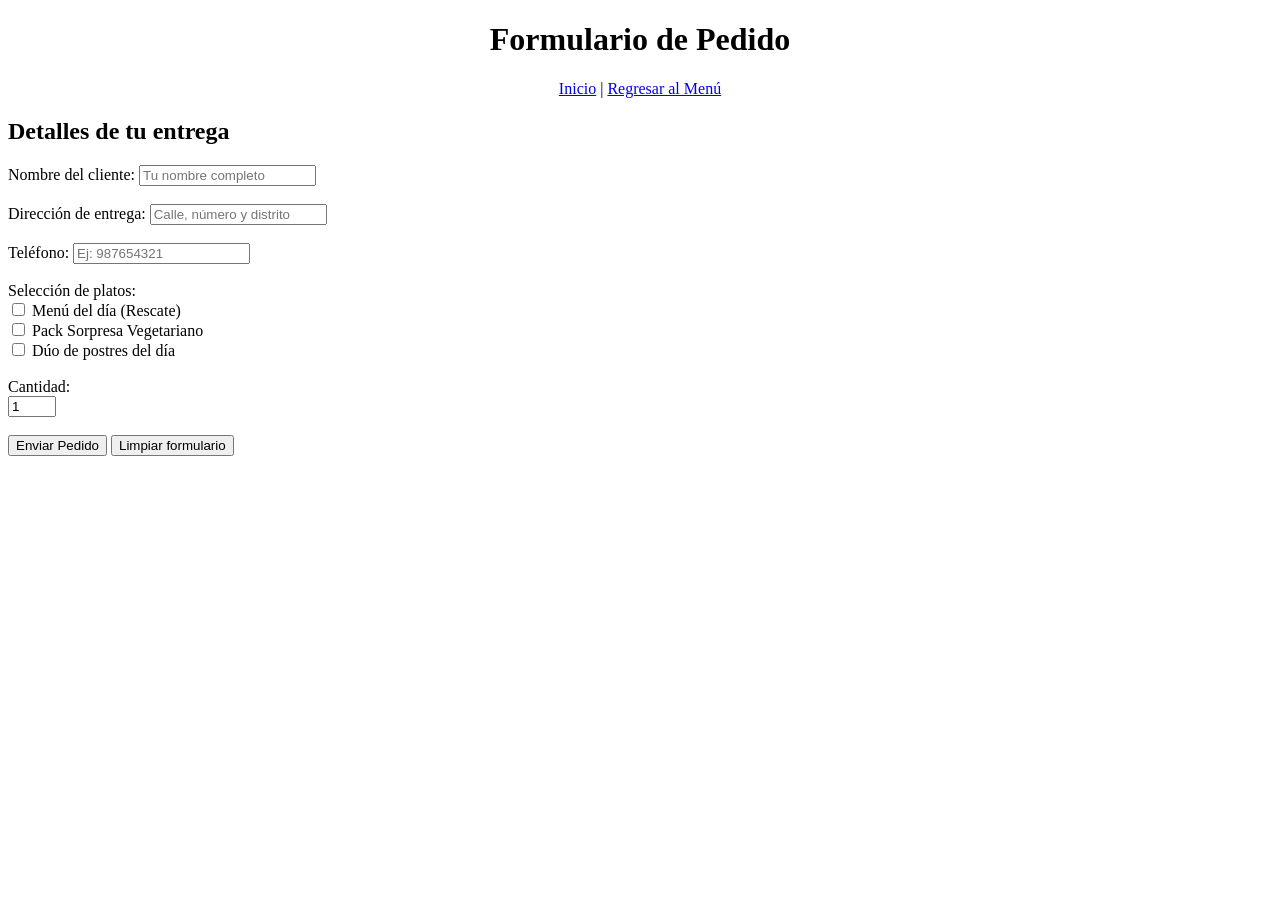
==== form_pedido.html @ a5e7d7a8 "Update form_pedido.html" ====
<!doctype html>
<html lans="es">

<head>
    <meta charset="UTF-8">
    <title>Carrito</title>
</head>

<body>
    <header style="text-align: center">
        <h1>Formulario de Pedido</h1>
        <nav>
            <a href="index.html">Inicio</a> |
            <a href="menu.html">Regresar al Menú</a>
        </nav>
    </header>
    <main>
        <section>
            <h2>Detalles de tu entrega</h2>
            
            <form action="pedidos.html" method="post">
                
                <label for="nombre">Nombre del cliente:</label>
                <input type="text" id="nombre" name="nombre" placeholder="Tu nombre completo" required><br><br>

                <label for="direccion">Dirección de entrega:</label>
                <input type="text" id="direccion" name="direccion" placeholder="Calle, número y distrito" required><br><br>

                <label for="telefono">Teléfono:</label>
                <input type="tel" id="telefono" name="telefono" placeholder="Ej: 987654321" required><br><br>

                <label>Selección de platos:</label><br>
                
                <input type="checkbox" id="plato1" name="platos" value="Menu del dia">
                <label for="plato1">Menú del día (Rescate)</label><br>
                
                <input type="checkbox" id="plato2" name="platos" value="Pack sorpresa">
                <label for="plato2">Pack Sorpresa Vegetariano</label><br>
                
                <input type="checkbox" id="plato3" name="platos" value="Postres">
                <label for="plato3">Dúo de postres del día</label><br><br>

                <label for="cantidad">Cantidad:</label><br>
                <input type="number" id="cantidad" name="cantidad" min="1" max="10" value="1" required><br><br>

                
                <button type="submit">Enviar Pedido</button>
                <button type="reset">Limpiar formulario</button>

            </form>
        </section>
    </main>
</body>

</html>
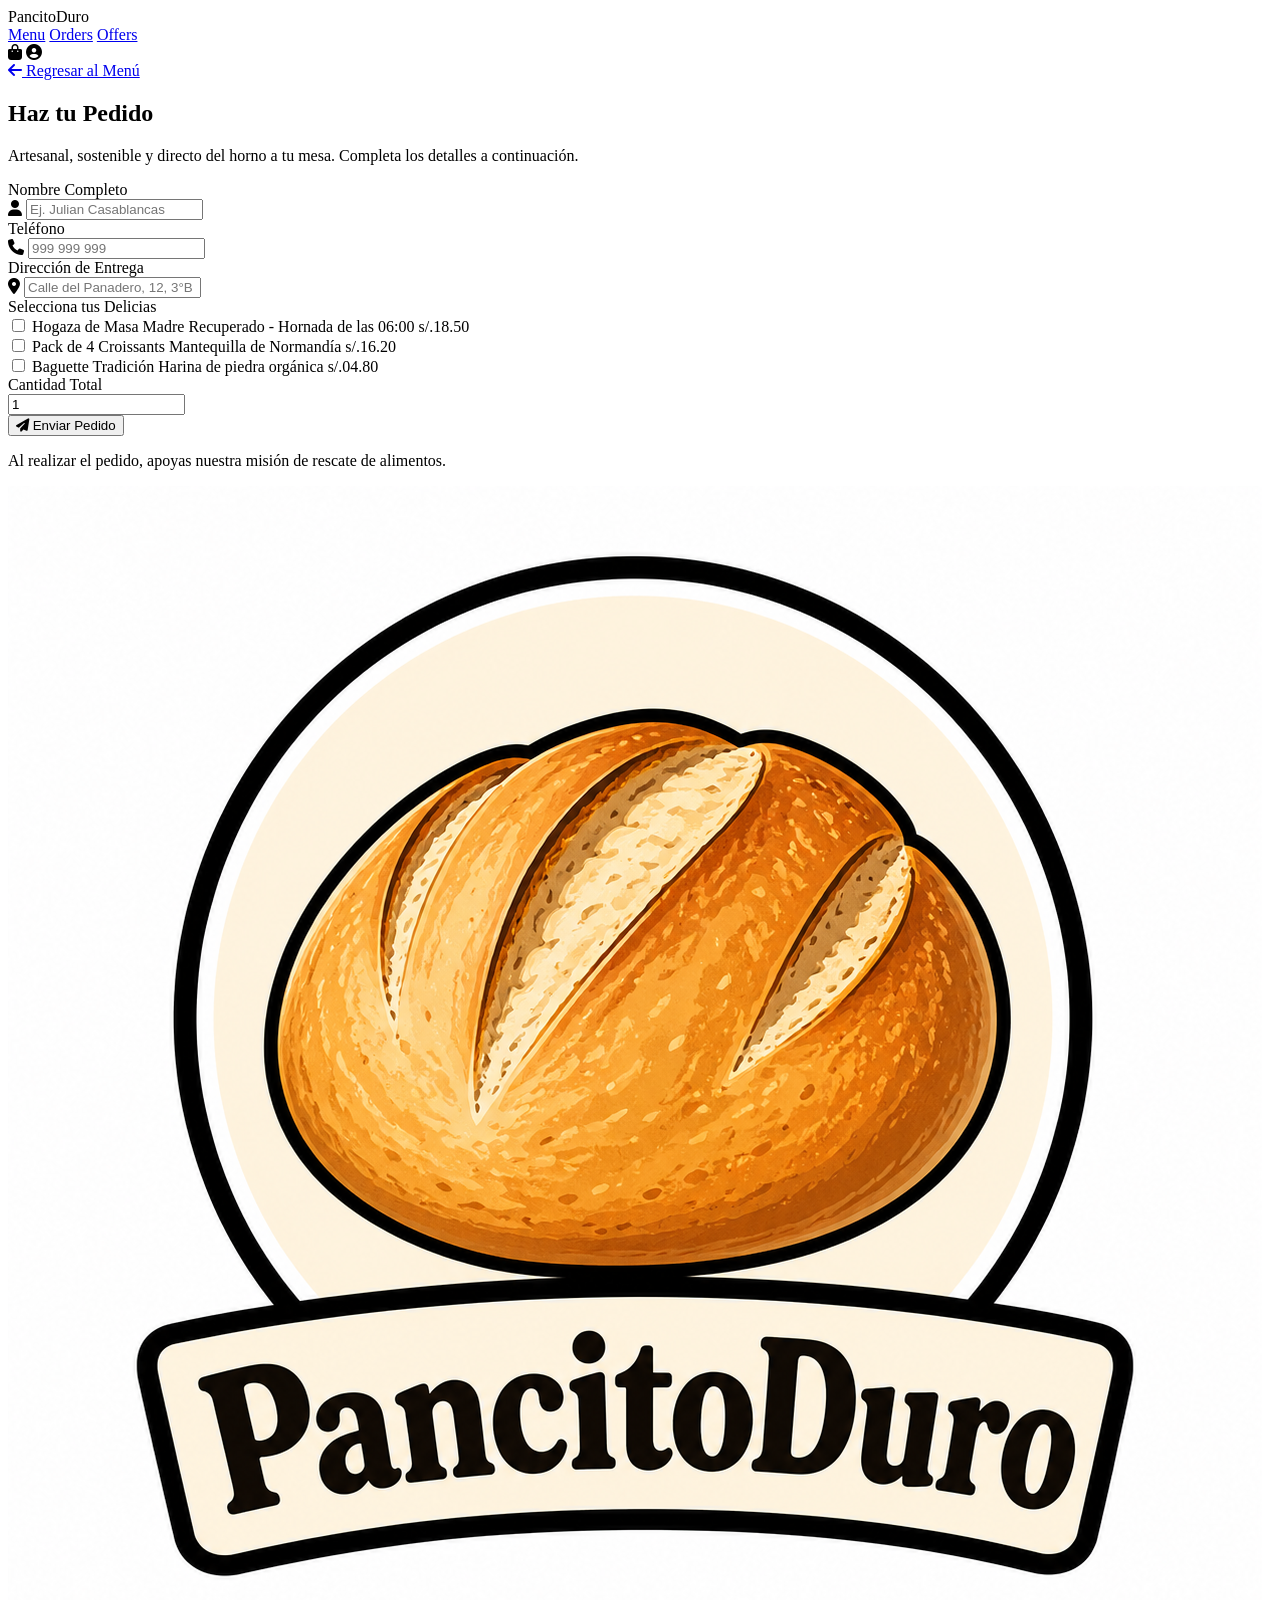
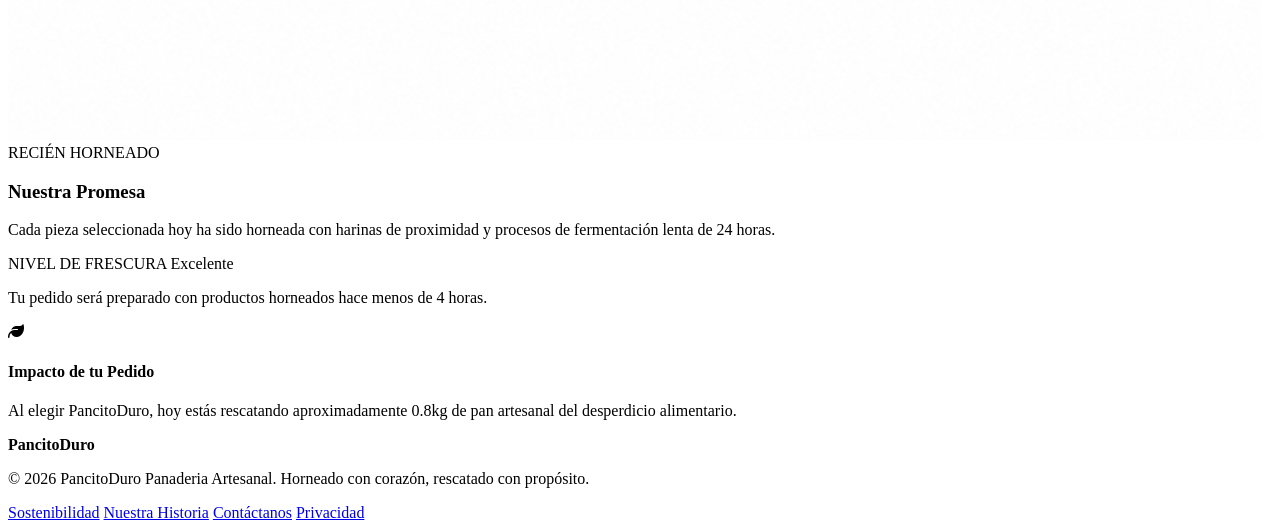
==== commit c6df4d5e: "Update form_pedido.html Actualización del html para el css" ====
--- a/form_pedido.html
+++ b/form_pedido.html
@@ -1,55 +1,152 @@
-<!doctype html>
-<html lans="es">
-
+<!DOCTYPE html>
+<html lang="es">
 <head>
     <meta charset="UTF-8">
-    <title>Carrito</title>
+    <meta name="viewport" content="width=device-width, initial-scale=1.0">
+    <title>Haz tu Pedido - PancitoDuro</title>
+    <link rel="stylesheet" href="https://cdnjs.cloudflare.com/ajax/libs/font-awesome/6.5.1/css/all.min.css">
+    <link rel="stylesheet" href="form_pedido.css">
 </head>
+<body class="pedido-body">
 
-<body>
-    <header style="text-align: center">
-        <h1>Formulario de Pedido</h1>
-        <nav>
-            <a href="index.html">Inicio</a> |
-            <a href="menu.html">Regresar al Menú</a>
-        </nav>
-    </header>
-    <main>
-        <section>
-            <h2>Detalles de tu entrega</h2>
-            
-            <form action="pedidos.html" method="post">
+    <nav class="navbar">
+        <div class="nav-logo">PancitoDuro</div>
+        <div class="nav-links">
+            <a href="index.html">Menu</a>
+            <a href="pedidos.html" class="active">Orders</a>
+            <a href="ofertas.html">Offers</a>
+        </div>
+        <div class="nav-icons">
+            <i class="fa-solid fa-shopping-bag"></i>
+            <i class="fa-solid fa-user-circle"></i>
+        </div>
+    </nav>
+
+    <main class="main-layout">
+        
+        <section class="form-section">
+            <a href="menu.html" class="back-link"><i class="fa-solid fa-arrow-left"></i> Regresar al Menú</a>
+            <h2 class="main-title">Haz tu Pedido</h2>
+            <p class="subtitle">Artesanal, sostenible y directo del horno a tu mesa. Completa los detalles a continuación.</p>
+
+            <form action="pedidos.html" method="POST" class="grid-form">
                 
-                <label for="nombre">Nombre del cliente:</label>
-                <input type="text" id="nombre" name="nombre" placeholder="Tu nombre completo" required><br><br>
+                <div class="input-field">
+                    <label for="nombre">Nombre Completo</label> 
+                    <div class="input-group">
+                        <i class="fa-solid fa-user icon"></i>
+                        <input type="text" id="nombre" name="nombre" placeholder="Ej. Julian Casablancas" required>
+                    </div>
+                </div>
 
-                <label for="direccion">Dirección de entrega:</label>
-                <input type="text" id="direccion" name="direccion" placeholder="Calle, número y distrito" required><br><br>
+                <div class="input-field">
+                    <label for="telefono">Teléfono</label> 
+                    <div class="input-group">
+                        <i class="fa-solid fa-phone icon"></i>
+                        <input type="text" id="telefono" name="telefono" placeholder="999 999 999" required>
+                    </div>
+                </div>
 
-                <label for="telefono">Teléfono:</label>
-                <input type="tel" id="telefono" name="telefono" placeholder="Ej: 987654321" required><br><br>
+                <div class="input-field full-width">
+                    <label for="direccion">Dirección de Entrega</label> 
+                    <div class="input-group">
+                        <i class="fa-solid fa-location-dot icon"></i>
+                        <input type="text" id="direccion" name="direccion" placeholder="Calle del Panadero, 12, 3°B" required>
+                    </div>
+                </div>
 
-                <label>Selección de platos:</label><br>
+                <div class="delicias-section full-width">
+                    <span class="section-label">Selecciona tus Delicias</span> 
+                    
+                    <div class="checkbox-card">
+                        <input type="checkbox" id="plato1" name="platos" value="Hogaza de Masa Madre">
+                        <label for="plato1">
+                            <span class="plato-name">Hogaza de Masa Madre</span>
+                            <span class="plato-desc">Recuperado - Hornada de las 06:00</span>
+                        </label>
+                        <span class="plato-price">s/.18.50</span>
+                    </div>
+
+                    <div class="checkbox-card">
+                        <input type="checkbox" id="plato2" name="platos" value="Pack de 4 Croissants">
+                        <label for="plato2">
+                            <span class="plato-name">Pack de 4 Croissants</span>
+                            <span class="plato-desc">Mantequilla de Normandía</span>
+                        </label>
+                        <span class="plato-price">s/.16.20</span>
+                    </div>
+
+                    <div class="checkbox-card">
+                        <input type="checkbox" id="plato3" name="platos" value="Baguette Tradición">
+                        <label for="plato3">
+                            <span class="plato-name">Baguette Tradición</span>
+                            <span class="plato-desc">Harina de piedra orgánica</span>
+                        </label>
+                        <span class="plato-price">s/.04.80</span>
+                    </div>
+                </div>
+
+                <div class="input-field">
+                    <label for="cantidad">Cantidad Total</label> 
+                    <div class="quantity-counter">
+                        <input type="number" id="cantidad" name="cantidad" value="1" min="1" required>
+                    </div>
+                </div>
+
+                <button type="submit" class="submit-btn full-width"> 
+                    <i class="fa-solid fa-paper-plane"></i> Enviar Pedido
+                </button>
                 
-                <input type="checkbox" id="plato1" name="platos" value="Menu del dia">
-                <label for="plato1">Menú del día (Rescate)</label><br>
-                
-                <input type="checkbox" id="plato2" name="platos" value="Pack sorpresa">
-                <label for="plato2">Pack Sorpresa Vegetariano</label><br>
-                
-                <input type="checkbox" id="plato3" name="platos" value="Postres">
-                <label for="plato3">Dúo de postres del día</label><br><br>
-
-                <label for="cantidad">Cantidad:</label><br>
-                <input type="number" id="cantidad" name="cantidad" min="1" max="10" value="1" required><br><br>
-
-                
-                <button type="submit">Enviar Pedido</button>
-                <button type="reset">Limpiar formulario</button>
-
+                <p class="form-footer-text full-width">Al realizar el pedido, apoyas nuestra misión de rescate de alimentos.</p> 
             </form>
         </section>
+
+        <aside class="info-sidebar">
+            <div class="card card-promo">
+                <img src="resources/image/logo.png" alt="Pan Horneado" class="card-img">
+                <div class="card-body">
+                    <span class="badge">RECIÉN HORNEADO</span>
+                    <h3>Nuestra Promesa</h3>
+                    <p>Cada pieza seleccionada hoy ha sido horneada con harinas de proximidad y procesos de fermentación lenta de 24 horas.</p>
+                </div>
+            </div>
+
+            <div class="card card-status">
+                <div class="status-header">
+                    <span>NIVEL DE FRESCURA</span>
+                    <span class="status-highlight">Excelente</span>
+                </div>
+                <div class="progress-bar">
+                    <div class="progress-fill"></div>
+                </div>
+                <p class="status-desc">Tu pedido será preparado con productos horneados hace menos de 4 horas.</p>
+            </div>
+
+            <div class="card card-impact">
+                <div class="impact-content">
+                    <div class="impact-icon"><i class="fa-solid fa-leaf"></i></div>
+                    <div class="impact-text">
+                        <h4>Impacto de tu Pedido</h4>
+                        <p>Al elegir PancitoDuro, hoy estás rescatando aproximadamente 0.8kg de pan artesanal del desperdicio alimentario.</p> 
+                    </div>
+                </div>
+            </div>
+        </aside>
+
     </main>
+
+    <footer class="footer-site">
+        <div class="footer-brand">
+            <strong>PancitoDuro</strong>
+            <p>© 2026 PancitoDuro Panaderia Artesanal. Horneado con corazón, rescatado con propósito.</p>
+        </div>
+        <div class="footer-links">
+            <a href="#">Sostenibilidad</a>
+            <a href="#">Nuestra Historia</a>
+            <a href="#">Contáctanos</a>
+            <a href="#">Privacidad</a>
+        </div>
+    </footer>
+
 </body>
-
 </html>
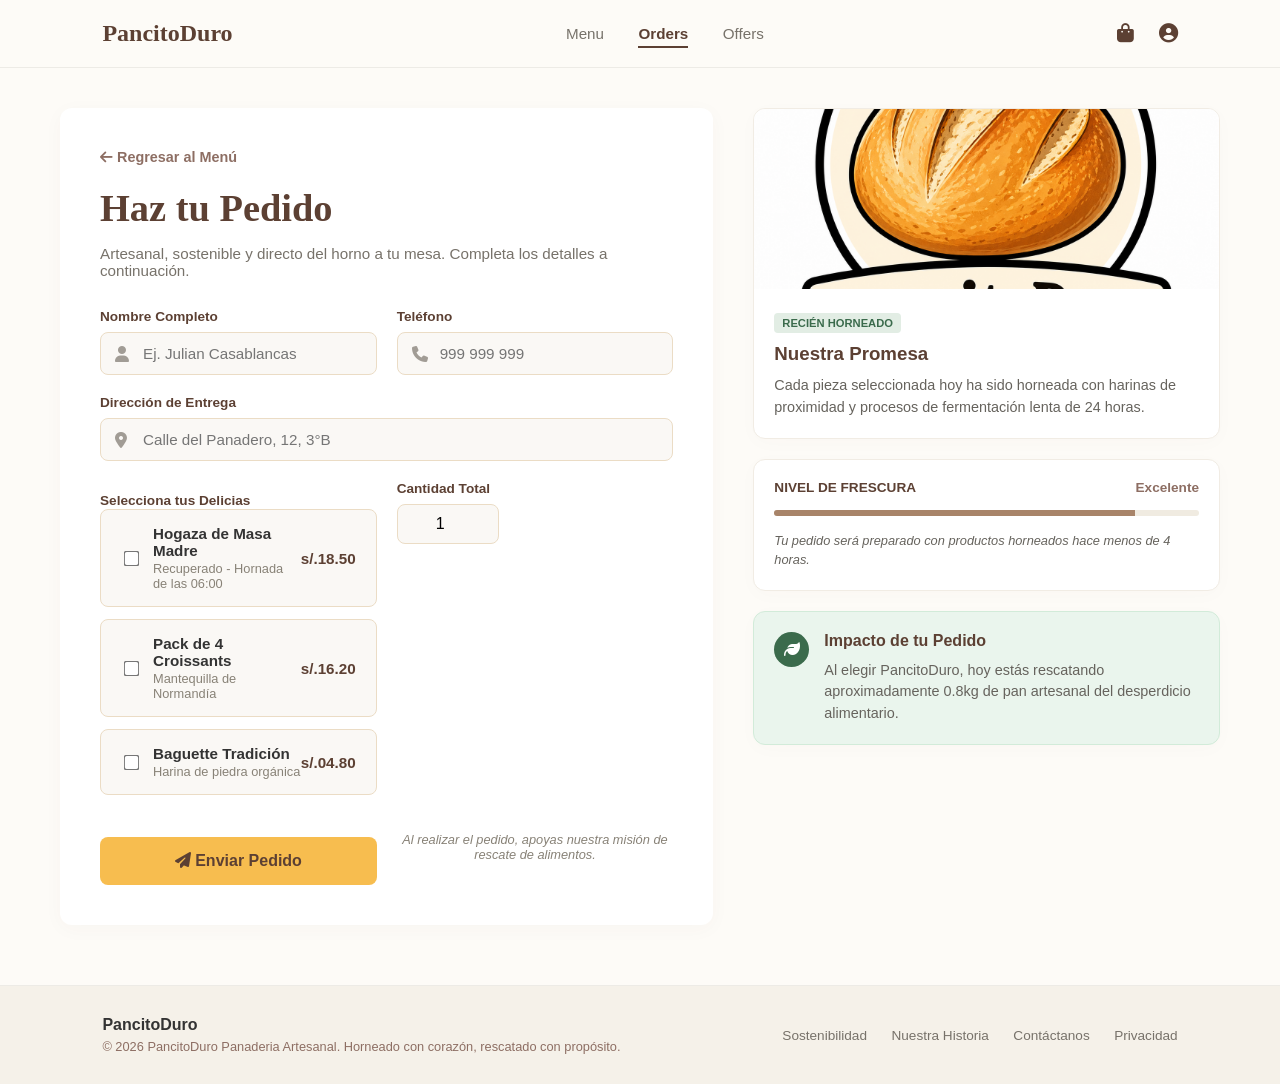
==== commit 65006f83: "Update form_pedido.html Se añadió el link para el  js" ====
--- a/form_pedido.html
+++ b/form_pedido.html
@@ -147,6 +147,6 @@
             <a href="#">Privacidad</a>
         </div>
     </footer>
-
+    <script src="form_pedido.js"></script>
 </body>
 </html>
--- a/form_pedido.css
+++ b/form_pedido.css
@@ -0,0 +1,379 @@
+/* 1. ESTILOS GENERALES Y BASE */
+body.pedido-body {
+    margin: 0;
+    padding: 0;
+    font-family: 'Segoe UI', Tahoma, Geneva, Verdana, sans-serif;
+    background-color: #fdfbf7; 
+    color: #333333;
+}
+
+/* BARRA DE NAVEGACIÓN */
+.navbar {
+    display: flex;
+    justify-content: space-between;
+    align-items: center;
+    padding: 20px 8%;
+    background-color: #fdfbf7;
+    border-bottom: 1px solid #edebe6;
+}
+
+.nav-logo {
+    font-family: 'Georgia', serif;
+    font-size: 1.5em;
+    font-weight: bold;
+    color: #5c4033;
+}
+
+.nav-links a {
+    margin: 0 15px;
+    text-decoration: none;
+    color: #77726a;
+    font-size: 0.95em;
+}
+
+.nav-links a.active {
+    color: #5c4033;
+    font-weight: bold;
+    border-bottom: 2px solid #5c4033;
+    padding-bottom: 4px;
+}
+
+.nav-icons i {
+    margin-left: 20px;
+    font-size: 1.2em;
+    color: #5c4033;
+    cursor: pointer;
+}
+
+/* 2. DISTRIBUCIÓN PRINCIPAL CON CSS GRID LAYOUT (Para Computadora)*/
+.main-layout {
+    display: grid;
+    /* Divide el espacio en 2 columnas: la izquierda es más ancha que la derecha */
+    grid-template-columns: 1.4fr 1fr;
+    gap: 40px;
+    max-width: 1200px;
+    margin: 40px auto;
+    padding: 0 20px;
+    box-sizing: border-box;
+}
+
+.form-section {
+    background-color: #ffffff;
+    padding: 40px;
+    border-radius: 12px;
+    box-shadow: 0 4px 20px rgba(92, 64, 51, 0.03);
+}
+
+.back-link {
+    color: #8d6e63;
+    text-decoration: none;
+    font-size: 0.9em;
+    font-weight: 600;
+}
+
+.main-title {
+    font-family: 'Georgia', serif;
+    color: #5c4033;
+    font-size: 2.4em;
+    margin: 20px 0 10px 0;
+}
+
+.subtitle {
+    color: #77726a;
+    font-size: 0.95em;
+    margin-bottom: 30px;
+}
+
+/* Grid dentro del formulario para alinear Nombre y Teléfono lado a lado */
+.grid-form {
+    display: grid;
+    grid-template-columns: 1fr 1fr;
+    gap: 20px;
+}
+
+.input-field {
+    display: flex;
+    flex-direction: column;
+}
+
+.input-field.full-width {
+    grid-column: span 2; /* Ocupa las dos columnas en computadoras */
+}
+
+.input-field label, .section-label {
+    font-weight: 600;
+    color: #5c4033;
+    font-size: 0.85em;
+    margin-bottom: 8px;
+}
+
+/* Bloques de entrada e íconos flotantes */
+.input-group {
+    position: relative;
+    width: 100%;
+}
+
+.input-group .icon {
+    position: absolute;
+    left: 15px;
+    top: 50%;
+    transform: translateY(-50%);
+    color: #a19c95;
+}
+
+.input-group input {
+    width: 100%;
+    padding: 12px 15px 12px 42px;
+    border: 1px solid #ebdcc5;
+    border-radius: 8px;
+    background-color: #faf8f5;
+    font-size: 0.95em;
+    box-sizing: border-box;
+    outline: none;
+}
+
+/* COMPONENTE DE SELECCIÓN (Checkbox Cards de tu imagen) */
+.delicias-section {
+    margin-top: 10px;
+}
+
+.checkbox-card {
+    display: flex;
+    align-items: center;
+    padding: 15px 20px;
+    border: 1px solid #ebdcc5;
+    border-radius: 8px;
+    background-color: #faf8f5;
+    margin-bottom: 12px;
+    box-sizing: border-box;
+}
+
+/* Corregimos que el cuadro y las etiquetas se queden juntos */
+.checkbox-card input[type="checkbox"] {
+    margin-right: 15px;
+    transform: scale(1.2);
+    accent-color: #ffcc66;
+}
+
+.checkbox-card label {
+    display: flex;
+    flex-direction: column;
+    flex-grow: 1;
+    cursor: pointer;
+}
+
+.plato-name {
+    font-weight: 600;
+    color: #333333;
+    font-size: 0.95em;
+}
+
+.plato-desc {
+    font-size: 0.8em;
+    color: #888277;
+    margin-top: 2px;
+}
+
+.plato-price {
+    font-weight: bold;
+    color: #5c4033;
+    font-size: 0.95em;
+}
+
+/* CONTADOR DE CANTIDAD */
+.quantity-counter input {
+    width: 80px;
+    padding: 10px;
+    border: 1px solid #ebdcc5;
+    border-radius: 8px;
+    text-align: center;
+    background-color: #faf8f5;
+    font-size: 1em;
+}
+
+/* BOTÓN DE ENVÍO */
+.submit-btn {
+    background-color: #f7bd4f; /* Color mostaza de la foto */
+    color: #5c4033;
+    padding: 15px;
+    border: none;
+    border-radius: 8px;
+    font-size: 1em;
+    font-weight: bold;
+    cursor: pointer;
+    transition: background-color 0.2s;
+    margin-top: 10px;
+}
+
+.submit-btn:hover {
+    background-color: #e5ae43;
+}
+
+.form-footer-text {
+    text-align: center;
+    font-size: 0.8em;
+    color: #888277;
+    font-style: italic;
+    margin-top: 5px;
+}
+
+/* SECCIÓN DERECHA: COMPONENTES DE INFORMACIÓN (ASIDE)*/
+.info-sidebar {
+    display: flex;
+    flex-direction: column;
+    gap: 20px;
+}
+
+.card {
+    background-color: #ffffff;
+    border-radius: 12px;
+    overflow: hidden;
+    box-shadow: 0 4px 20px rgba(92, 64, 51, 0.02);
+    border: 1px solid #f1ece4;
+}
+
+.card-img {
+    width: 100%;
+    height: 180px;
+    object-fit: cover;
+    background-color: #ebdcc5; /* Simula la foto mientras pones tu ruta */
+}
+
+.card-body {
+    padding: 20px;
+}
+
+.badge {
+    background-color: #e2ede4;
+    color: #3b6b4c;
+    font-size: 0.7em;
+    font-weight: bold;
+    padding: 4px 8px;
+    border-radius: 4px;
+    display: inline-block;
+    margin-bottom: 10px;
+}
+
+.card h3, .card h4 {
+    margin: 0 0 10px 0;
+    color: #5c4033;
+}
+
+.card p {
+    margin: 0;
+    font-size: 0.9em;
+    color: #66635d;
+    line-height: 1.5;
+}
+
+/* Estado de Frescura */
+.card-status {
+    padding: 20px;
+}
+
+.status-header {
+    display: flex;
+    justify-content: space-between;
+    font-weight: bold;
+    font-size: 0.85em;
+    color: #5c4033;
+}
+
+.status-highlight {
+    color: #8d6e63;
+}
+
+.progress-bar {
+    background-color: #f0ebe1;
+    height: 6px;
+    border-radius: 3px;
+    margin: 15px 0;
+    overflow: hidden;
+}
+
+.progress-fill {
+    background-color: #a88469;
+    width: 85%; /* Simula el avance de la barra */
+    height: 100%;
+}
+
+.status-desc {
+    font-style: italic;
+    font-size: 0.8em !important;
+}
+
+/* Bloque Verde de Impacto Sostenible */
+.card-impact {
+    background-color: #eaf5ed;
+    border: 1px solid #d2ebd9;
+    padding: 20px;
+}
+
+.impact-content {
+    display: flex;
+    gap: 15px;
+    align-items: start;
+}
+
+.impact-icon {
+    background-color: #3b6b4c;
+    color: #ffffff;
+    width: 35px;
+    height: 35px;
+    border-radius: 50%;
+    display: flex;
+    justify-content: center;
+    align-items: center;
+    flex-shrink: 0;
+}
+
+/* PIE DE PÁGINA GLOBAL */
+.footer-site {
+    background-color: #f5f1e9;
+    padding: 30px 8%;
+    display: flex;
+    justify-content: space-between;
+    align-items: center;
+    border-top: 1px solid #edebe6;
+    margin-top: 60px;
+}
+
+.footer-brand p {
+    font-size: 0.8em;
+    color: #8d6e63;
+    margin: 5px 0 0 0;
+}
+
+.footer-links a {
+    color: #77726a;
+    text-decoration: none;
+    font-size: 0.85em;
+    margin-left: 20px;
+}
+
+/* MEDIA QUERIES */
+@media (max-width: 850px) {
+    /* En pantallas de tablets o celulares, el Grid pasa a ser de 1 sola columna */
+    .main-layout {
+        grid-template-columns: 100%;
+        margin: 20px auto;
+    }
+    
+    .grid-form {
+        grid-template-columns: 100%; /* Los campos se apilan uno encima de otro */
+    }
+
+    .input-field.full-width {
+        grid-column: span 1;
+    }
+
+    .navbar, .footer-site {
+        flex-direction: column;
+        gap: 15px;
+        text-align: center;
+    }
+
+    .footer-links a {
+        margin: 0 10px;
+    }
+}
